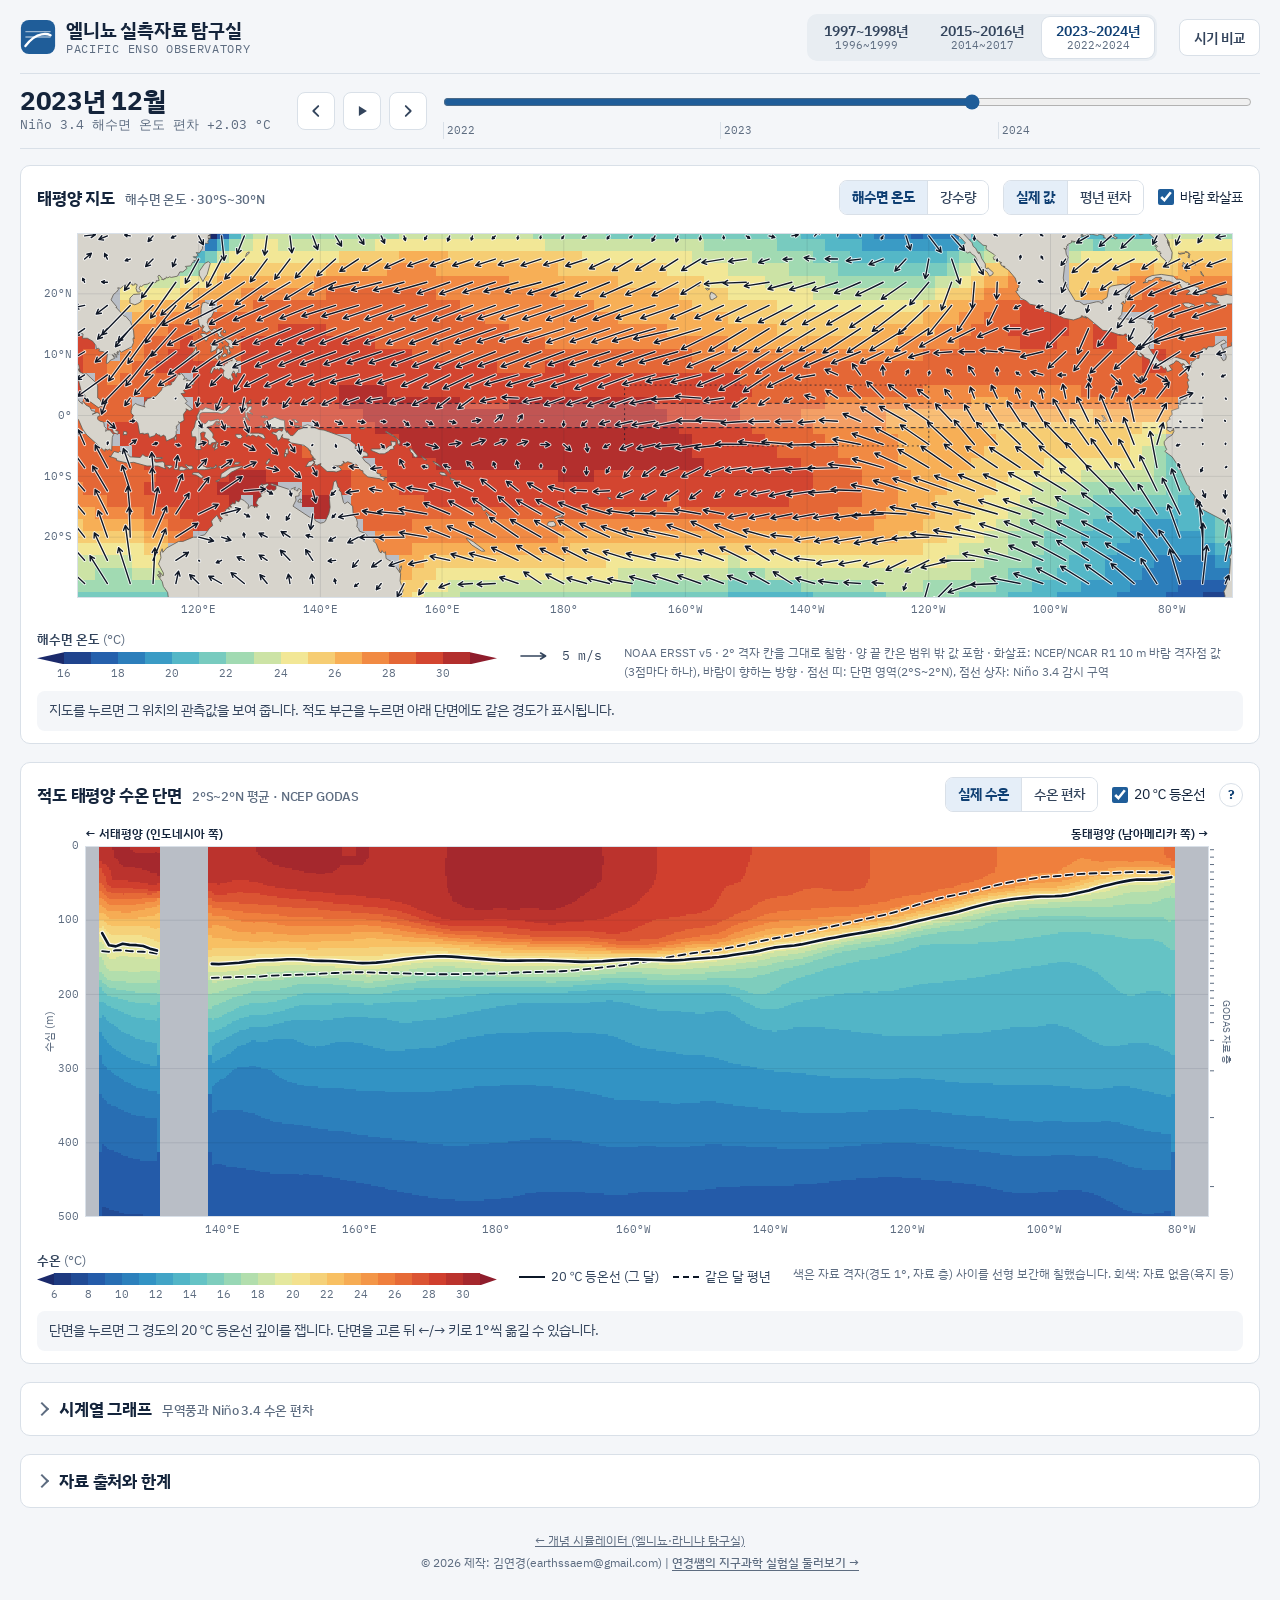
==== observatory/index.html @ 39c4f55b "엘니뇨 실측자료 탐구실 웹앱 추가 (observatory/) - 사례 3개(1997~1998, 2015~2016, 2023~2024) 선택, 월 단위 슬라이더·이전/다음·자동 재생" ====
<!doctype html>
<html lang="ko">
<head>
<meta charset="utf-8">
<meta name="viewport" content="width=device-width, initial-scale=1, viewport-fit=cover">
<title>엘니뇨 실측자료 탐구실</title>
<meta name="description" content="1997~1998, 2015~2016, 2023~2024년 엘니뇨 때 태평양의 해수면 온도, 수심별 수온, 무역풍, 강수량을 실제 관측·재분석 자료로 탐구하는 웹앱 (Pacific ENSO Observatory)">
<link rel="icon" href="data:image/svg+xml,%3Csvg xmlns='http://www.w3.org/2000/svg' viewBox='0 0 40 40'%3E%3Crect x='1' y='1' width='38' height='38' rx='9' fill='%231f5d99'/%3E%3Cpath d='M6 14h28M6 20h28' stroke='%23fff' stroke-width='1.4' opacity='.55'/%3E%3Cpath d='M6 30C12 22 18 18 24 17s8 0 10 1' stroke='%23fff' stroke-width='2.6' fill='none' stroke-linecap='round'/%3E%3C/svg%3E">
<link rel="preconnect" href="https://fonts.googleapis.com">
<link rel="preconnect" href="https://fonts.gstatic.com" crossorigin>
<link rel="stylesheet" href="https://fonts.googleapis.com/css2?family=IBM+Plex+Mono:wght@400;500;600&family=IBM+Plex+Sans+KR:wght@400;500;600;700&display=swap">
<link rel="stylesheet" href="css/obs.css">
</head>
<body>
<div class="app" id="app">
  <header class="top">
    <a class="brand" id="homeLink" href="./" title="처음 화면으로" aria-label="엘니뇨 실측자료 탐구실 — 처음 화면으로">
      <svg class="brand-mark" viewBox="0 0 40 40" aria-hidden="true">
        <rect x="1" y="1" width="38" height="38" rx="9" style="fill:var(--accent)"/>
        <path d="M6 14h28M6 20h28" stroke="#fff" stroke-width="1.4" opacity=".55"/>
        <path d="M6 30C12 22 18 18 24 17s8 0 10 1" stroke="#fff" stroke-width="2.6" fill="none" stroke-linecap="round"/>
      </svg>
      <span class="brand-text">
        <span class="brand-ko">엘니뇨 실측자료 탐구실</span>
        <span class="brand-en">Pacific ENSO Observatory</span>
      </span>
    </a>

    <div class="cases" role="radiogroup" aria-label="엘니뇨 사례" id="caseGroup"></div>

    <button type="button" class="btn btn-compare" id="compareBtn" aria-pressed="false">시기 비교</button>
  </header>

  <!-- 시간 조작 (기본 화면) -->
  <section class="timebar" id="timebar" aria-label="관측 시기">
    <div class="now">
      <div class="now-month" id="nowMonth" aria-live="polite">—</div>
      <div class="now-sub" id="nowSub"></div>
    </div>
    <div class="time-ctrl">
      <button type="button" class="btn icon" id="prevBtn" aria-label="이전 달" title="이전 달">
        <svg viewBox="0 0 20 20" aria-hidden="true"><path d="M12.5 4.5 7 10l5.5 5.5" fill="none" stroke="currentColor" stroke-width="2" stroke-linecap="round" stroke-linejoin="round"/></svg>
      </button>
      <button type="button" class="btn icon play" id="playBtn" aria-label="자동 재생" title="자동 재생">
        <svg class="i-play" viewBox="0 0 20 20" aria-hidden="true"><path d="M6.5 4.5v11l9-5.5z" fill="currentColor"/></svg>
        <svg class="i-pause" viewBox="0 0 20 20" aria-hidden="true"><path d="M6 4.5h3v11H6zM11 4.5h3v11h-3z" fill="currentColor"/></svg>
      </button>
      <button type="button" class="btn icon" id="nextBtn" aria-label="다음 달" title="다음 달">
        <svg viewBox="0 0 20 20" aria-hidden="true"><path d="M7.5 4.5 13 10l-5.5 5.5" fill="none" stroke="currentColor" stroke-width="2" stroke-linecap="round" stroke-linejoin="round"/></svg>
      </button>
      <div class="slider-wrap">
        <input type="range" id="timeSlider" min="0" max="0" value="0" aria-label="관측 연월">
        <div class="slider-years" id="sliderYears" aria-hidden="true"></div>
      </div>
    </div>
  </section>

  <!-- 시기 비교 선택 -->
  <section class="comparebar" id="comparebar" hidden aria-label="비교할 두 시기">
    <div class="pick"><span class="pick-tag">A</span><label class="sr" for="pickA">시점 A</label><select id="pickA"></select></div>
    <div class="pick"><span class="pick-tag">B</span><label class="sr" for="pickB">시점 B</label><select id="pickB"></select></div>
    <p class="pick-note">두 시점은 같은 변수·같은 색 범위·같은 수심 축으로 그립니다.</p>
  </section>

  <main id="main">
    <!-- 지도 -->
    <section class="panel" aria-labelledby="mapTitle">
      <div class="panel-head">
        <h2 id="mapTitle">태평양 지도 <span class="h-sub" id="mapSub"></span></h2>
        <div class="tools">
          <div class="seg" role="radiogroup" aria-label="지도 자료">
            <button type="button" role="radio" data-layer="sst" aria-checked="true">해수면 온도</button>
            <button type="button" role="radio" data-layer="precip" aria-checked="false">강수량</button>
          </div>
          <div class="seg" role="radiogroup" aria-label="지도 표시 방식">
            <button type="button" role="radio" data-mapmode="value" aria-checked="true">실제 값</button>
            <button type="button" role="radio" data-mapmode="anom" aria-checked="false">평년 편차</button>
          </div>
          <label class="check"><input type="checkbox" id="arrowChk" checked> 바람 화살표</label>
        </div>
      </div>
      <div class="views" id="mapViews"></div>
      <div class="legend-row">
        <div class="legend" id="mapLegend" role="img"></div>
        <div class="arrow-legend" id="arrowLegend" role="img"></div>
        <p class="legend-note" id="mapNote"></p>
      </div>
      <div class="readout" id="mapReadout" aria-live="polite">지도를 누르면 그 위치의 관측값을 보여 줍니다. 적도 부근을 누르면 아래 단면에도 같은 경도가 표시됩니다.</div>
    </section>

    <!-- 수온 단면 -->
    <section class="panel" aria-labelledby="secTitle">
      <div class="panel-head">
        <h2 id="secTitle">적도 태평양 수온 단면 <span class="h-sub">2°S~2°N 평균 · NCEP GODAS</span></h2>
        <div class="tools">
          <div class="seg" role="radiogroup" aria-label="단면 표시 방식">
            <button type="button" role="radio" data-secmode="value" aria-checked="true">실제 수온</button>
            <button type="button" role="radio" data-secmode="anom" aria-checked="false">수온 편차</button>
          </div>
          <label class="check"><input type="checkbox" id="isoChk" checked> 20 ℃ 등온선</label>
          <details class="help">
            <summary aria-label="20 ℃ 등온선 도움말">?</summary>
            <div class="help-body">
              <p><b>20 ℃ 등온선</b>은 적도 태평양에서 <b>수온약층 깊이를 나타내는 대표 지표</b>로 많이 씁니다.
                수온약층은 깊이에 따라 수온이 급하게 낮아지는 층 전체를 말하므로, 20 ℃ 등온선과 똑같은 것은 아닙니다.</p>
              <p>실선은 그 달, 점선은 같은 달의 1991~2020년 평년 수온으로 계산한 20 ℃ 등온선입니다.
                위아래 두 자료 층 사이를 선형 보간해 깊이를 구합니다.</p>
              <p>이 단면은 적도 부근(2°S~2°N)을 평균한 것으로, 페루 연안의 수직 단면이 아닙니다.</p>
            </div>
          </details>
        </div>
      </div>
      <div class="views" id="secViews"></div>
      <div class="legend-row">
        <div class="legend" id="secLegend" role="img"></div>
        <div class="iso-legend" id="isoLegend">
          <span><i class="iso-solid"></i>20 ℃ 등온선 (그 달)</span>
          <span><i class="iso-dash"></i>같은 달 평년</span>
        </div>
        <p class="legend-note">색은 자료 격자(경도 1°, 자료 층) 사이를 선형 보간해 칠했습니다. 회색: 자료 없음(육지 등)</p>
      </div>
      <div class="readout" id="secReadout" aria-live="polite">단면을 누르면 그 경도의 20 ℃ 등온선 깊이를 잽니다. 단면을 고른 뒤 ←/→ 키로 1°씩 옮길 수 있습니다.</div>
    </section>

    <!-- 시계열 -->
    <details class="panel fold" id="seriesFold">
      <summary><h2>시계열 그래프 <span class="h-sub">무역풍과 Niño 3.4 수온 편차</span></h2></summary>
      <div class="fold-body">
        <div class="tools tools-left">
          <label class="sel">무역풍 해역
            <select id="regionSel"></select>
          </label>
          <div class="seg" role="radiogroup" aria-label="바람 표시 방식">
            <button type="button" role="radio" data-windmode="value" aria-checked="true">실제 값</button>
            <button type="button" role="radio" data-windmode="anom" aria-checked="false">평년 편차</button>
          </div>
        </div>
        <div class="series" id="seriesBox"></div>
        <p class="fold-note">무역풍 값은 NCEP/NCAR Reanalysis 1의 10 m 동서 바람(u)을 선택한 해역 격자에서 위도 가중 평균한 값으로,
          <b>이 웹앱이 직접 계산한 지역 평균</b>입니다(공식 기관 지수가 아님). 해역의 경도 범위는 NOAA CPC 850 hPa 무역풍 지수와 같습니다.
          u는 동쪽으로 부는 바람(서풍)이 양수, 서쪽으로 부는 바람(동풍·무역풍)이 음수이며 풍속의 크기가 아닙니다. 그래프를 누르면 그 달로 이동합니다.</p>
      </div>
    </details>

    <!-- 자료 출처 -->
    <details class="panel fold" id="sourceFold">
      <summary><h2>자료 출처와 한계</h2></summary>
      <div class="fold-body sources" id="sources"></div>
    </details>
  </main>

  <footer>
    <a href="../">← 개념 시뮬레이터 (엘니뇨·라니냐 탐구실)</a><br>
    © 2026 제작: 김연경(earthssaem@gmail.com) | <a class="hub" href="https://earthssaem-lab.vercel.app/" target="_blank" rel="noopener">연경쌤의 지구과학 실험실 둘러보기 →</a>
  </footer>
</div>

<div class="loading" id="loading" role="status">관측 자료를 읽는 중…</div>
<noscript><p class="noscript">이 웹앱은 JavaScript가 켜져 있어야 동작합니다.</p></noscript>

<script src="../js/land.js"></script>
<script src="js/data.js"></script>
<script src="js/colors.js"></script>
<script src="js/map.js"></script>
<script src="js/section.js"></script>
<script src="js/series.js"></script>
<script src="js/app.js"></script>
</body>
</html>
---- observatory/css/obs.css ----
/* 엘니뇨 실측자료 탐구실 — 밝고 단순한 관측 대시보드
   색 토큰은 :root 에 두고, 운영 체제가 어두운 테마면 아래 media 블록에서 바꾼다.
   자료 색(컬러맵)은 js/colors.js 에 있으며 테마와 관계없이 같다. */
:root {
  --bg: #f4f6f9;
  --surface: #ffffff;
  --ink: #14243b;
  --ink-2: #33445c;
  --muted: #5d6c80;
  --line: #d9e0e8;
  --line-soft: #e8edf2;
  --accent: #1f5d99;
  --accent-strong: #0f3f73;
  --accent-soft: #e5eef8;
  --on-accent: #ffffff;
  --land: #d7d4cc;
  --coast: #5f5a52;
  --nodata: #b9bec6;
  --arrow: #101826;
  --iso: #0b1626;
  --nino-line: #c0392b;
  --wind-line: #1f5d99;
  --font-ui: 'IBM Plex Sans KR', 'Apple SD Gothic Neo', 'Malgun Gothic', system-ui, sans-serif;
  --font-num: 'IBM Plex Mono', ui-monospace, 'SFMono-Regular', Menlo, monospace;
  --radius: 10px;
  color-scheme: light;
}
@media (prefers-color-scheme: dark) {
  :root {
    --bg: #0f151d;
    --surface: #161e29;
    --ink: #e6ecf3;
    --ink-2: #c4cfdc;
    --muted: #93a2b5;
    --line: #2b3746;
    --line-soft: #222c39;
    --accent: #6ea6dd;
    --accent-strong: #9cc4ec;
    --accent-soft: #1d2b3c;
    --on-accent: #0c1420;
    --land: #4a4740;
    --coast: #d8d2c4;
    --nodata: #59606b;
    --nino-line: #ef7b6c;
    --wind-line: #79b1e6;
    color-scheme: dark;
  }
}

* { box-sizing: border-box; }
html { -webkit-text-size-adjust: 100%; }
body {
  margin: 0; background: var(--bg); color: var(--ink);
  font: 15px/1.55 var(--font-ui); word-break: keep-all; overflow-wrap: anywhere;
}
a { color: var(--accent); }
button, input, select { font: inherit; color: inherit; }
.sr { position: absolute; width: 1px; height: 1px; overflow: hidden; clip: rect(0 0 0 0); white-space: nowrap; }
[hidden] { display: none !important; }

.app { max-width: 1560px; margin: 0 auto; padding: 0 20px 28px; }

/* ---------- 머리 ---------- */
.top {
  display: flex; align-items: center; gap: 14px 22px; flex-wrap: wrap;
  padding: 14px 0 12px; border-bottom: 1px solid var(--line);
}
.brand { display: flex; align-items: center; gap: 10px; color: inherit; text-decoration: none; margin-right: auto; border-radius: 8px; }
.brand:focus-visible { outline: 2px solid var(--accent); outline-offset: 4px; }
.brand-mark { width: 36px; height: 36px; flex: none; }
.brand-text { display: flex; flex-direction: column; line-height: 1.2; }
.brand-ko { font-size: 19px; font-weight: 700; letter-spacing: -0.01em; }
.brand-en { font-size: 11.5px; color: var(--muted); letter-spacing: .06em; text-transform: uppercase; font-family: var(--font-num); }

.cases { display: flex; gap: 4px; padding: 3px; background: var(--line-soft); border-radius: 10px; }
.cases button {
  display: flex; flex-direction: column; align-items: center; line-height: 1.15;
  border: 0; background: transparent; padding: 6px 14px; border-radius: 8px; cursor: pointer; color: var(--ink-2);
}
.cases .c-name { font-weight: 600; font-size: 14px; }
.cases .c-sub { font-size: 11px; color: var(--muted); font-family: var(--font-num); }
.cases button[aria-checked="true"] { background: var(--surface); color: var(--ink); box-shadow: 0 0 0 1px var(--line); }
.cases button[aria-checked="true"] .c-name { color: var(--accent-strong); }

.btn {
  border: 1px solid var(--line); background: var(--surface); border-radius: 8px; padding: 7px 14px;
  cursor: pointer; font-weight: 600; font-size: 14px; color: var(--ink-2);
}
.btn:hover { border-color: var(--accent); color: var(--accent-strong); }
.btn:disabled { opacity: .4; cursor: default; border-color: var(--line); color: var(--ink-2); }
.btn:focus-visible, .cases button:focus-visible, .seg button:focus-visible, canvas:focus-visible, select:focus-visible, summary:focus-visible, input:focus-visible {
  outline: 2px solid var(--accent); outline-offset: 2px;
}
.btn-compare[aria-pressed="true"] { background: var(--accent); border-color: var(--accent); color: var(--on-accent); }

/* ---------- 시간 ---------- */
.timebar, .comparebar {
  display: flex; align-items: center; gap: 12px 26px; flex-wrap: wrap;
  padding: 12px 0; border-bottom: 1px solid var(--line);
  position: sticky; top: 0; z-index: 5; background: var(--bg);
}
.now { min-width: 190px; }
.now-month { font-size: 26px; font-weight: 700; line-height: 1.1; font-variant-numeric: tabular-nums; letter-spacing: -0.01em; }
.now-sub { font-size: 12.5px; color: var(--muted); font-family: var(--font-num); }
.time-ctrl { flex: 1; display: flex; align-items: center; gap: 8px; min-width: 280px; }
.btn.icon { width: 38px; height: 38px; padding: 0; display: grid; place-items: center; }
.btn.icon svg { width: 18px; height: 18px; }
.btn.play .i-pause { display: none; }
.btn.play.on .i-play { display: none; }
.btn.play.on .i-pause { display: block; }
.btn.play.on { background: var(--accent); color: var(--on-accent); border-color: var(--accent); }
.slider-wrap { flex: 1; position: relative; padding: 4px 8px 16px; min-width: 160px; }
.slider-wrap input[type=range] { width: 100%; accent-color: var(--accent); margin: 0; height: 24px; }
.slider-years { position: absolute; left: 8px; right: 8px; bottom: 0; height: 14px; }
.slider-years span {
  position: absolute; transform: translateX(-50%); font-size: 11px; color: var(--muted); font-family: var(--font-num);
  border-left: 1px solid var(--line); padding-left: 3px; transform: none;
}

.comparebar .pick { display: flex; align-items: center; gap: 8px; }
.pick-tag {
  display: inline-grid; place-items: center; width: 26px; height: 26px; border-radius: 6px;
  background: var(--accent); color: var(--on-accent); font-weight: 700; font-size: 13px;
}
.comparebar select, .sel select {
  padding: 6px 10px; border: 1px solid var(--line); border-radius: 8px; background: var(--surface); font-weight: 600;
}
.pick-note { margin: 0; color: var(--muted); font-size: 13px; }

/* ---------- 패널 ---------- */
main { display: flex; flex-direction: column; gap: 18px; padding-top: 16px; }
.panel { background: var(--surface); border: 1px solid var(--line); border-radius: var(--radius); padding: 14px 16px 12px; min-width: 0; }
.panel-head { display: flex; align-items: center; justify-content: space-between; flex-wrap: wrap; gap: 8px 16px; margin-bottom: 10px; }
.panel h2 { margin: 0; font-size: 16.5px; font-weight: 700; letter-spacing: -0.01em; }
.h-sub { font-weight: 500; font-size: 13px; color: var(--muted); margin-left: 6px; }
.tools { display: flex; align-items: center; gap: 10px 14px; flex-wrap: wrap; }
.tools-left { justify-content: flex-start; margin-bottom: 8px; }

.seg { display: inline-flex; border: 1px solid var(--line); border-radius: 8px; overflow: hidden; }
.seg button { border: 0; background: var(--surface); padding: 6px 12px; cursor: pointer; font-size: 13.5px; font-weight: 500; color: var(--ink-2); }
.seg button + button { border-left: 1px solid var(--line); }
.seg button[aria-checked="true"] { background: var(--accent-soft); color: var(--accent-strong); font-weight: 700; }
.check { display: inline-flex; align-items: center; gap: 6px; font-size: 13.5px; cursor: pointer; user-select: none; }
.check input { width: 16px; height: 16px; accent-color: var(--accent); margin: 0; }
.sel { display: inline-flex; align-items: center; gap: 8px; font-size: 13.5px; }

.help { position: relative; }
.help summary {
  list-style: none; width: 24px; height: 24px; border-radius: 50%; display: grid; place-items: center; cursor: pointer;
  border: 1px solid var(--line); font-weight: 700; font-size: 13px; color: var(--accent-strong); background: var(--surface);
}
.help summary::-webkit-details-marker { display: none; }
.help[open] summary { background: var(--accent); color: var(--on-accent); border-color: var(--accent); }
.help-body {
  position: absolute; right: 0; top: 32px; z-index: 6; width: min(380px, 80vw);
  background: var(--surface); border: 1px solid var(--line); border-radius: 10px; padding: 4px 14px;
  box-shadow: 0 8px 24px rgba(10, 20, 40, .12); font-size: 13.5px; color: var(--ink-2);
}

.views { display: grid; gap: 14px; }
.views.two { grid-template-columns: 1fr 1fr; }
#mapViews.two { grid-template-columns: 1fr; }          /* 지도는 가로로 길어 비교 때도 위아래로 크게 */
@media (min-width: 1800px) { #mapViews.two { grid-template-columns: 1fr 1fr; } }
.view { min-width: 0; }
.view-tag { font-size: 13.5px; font-weight: 600; margin-bottom: 4px; color: var(--ink-2); }
.view-tag b {
  display: inline-grid; place-items: center; width: 22px; height: 22px; border-radius: 5px; margin-right: 4px;
  background: var(--accent); color: var(--on-accent); font-size: 12px;
}
.cv { width: 100%; min-width: 0; }
.cv canvas { display: block; cursor: crosshair; border-radius: 4px; touch-action: manipulation; }

.legend-row { display: flex; align-items: flex-start; gap: 8px 22px; flex-wrap: wrap; margin-top: 8px; }
.legend { width: min(460px, 100%); }
.lg-title { font-size: 12.5px; font-weight: 600; color: var(--ink-2); margin-bottom: 3px; }
.lg-title span { font-weight: 400; color: var(--muted); }
.lg-bar { display: flex; height: 12px; border-radius: 2px; overflow: hidden; }
.lg-bar i { flex: 1; }
.lg-bar i.lo { clip-path: polygon(100% 0, 100% 100%, 0 50%); }
.lg-bar i.hi { clip-path: polygon(0 0, 100% 50%, 0 100%); }
.lg-ticks { position: relative; height: 16px; font-size: 11px; color: var(--muted); font-family: var(--font-num); }
.lg-ticks span { position: absolute; transform: translateX(-50%); top: 1px; white-space: nowrap; }
.arrow-legend { display: flex; align-items: center; gap: 6px; font-size: 12.5px; color: var(--ink-2); padding-top: 16px; font-family: var(--font-num); }
.iso-legend { display: flex; gap: 14px; font-size: 12.5px; color: var(--ink-2); padding-top: 16px; flex-wrap: wrap; }
.iso-legend span { display: inline-flex; align-items: center; gap: 6px; }
.iso-legend i { display: inline-block; width: 26px; height: 0; border-top: 2.6px solid var(--iso); }
.iso-legend i.iso-dash { border-top: 2px dashed var(--iso); }
@media (prefers-color-scheme: dark) { .iso-legend i { border-color: #e6ecf3; } }
.legend-note { flex: 1 1 260px; margin: 0; font-size: 12px; color: var(--muted); padding-top: 14px; }

.readout {
  margin-top: 10px; padding: 9px 12px; background: var(--bg); border-radius: 8px; font-size: 13.5px; color: var(--ink-2);
  min-height: 40px;
}
.ro-head { font-weight: 700; color: var(--ink); font-family: var(--font-num); font-size: 13.5px; }
.ro-row { margin-top: 2px; }
.ro-tag { display: inline-block; min-width: 22px; padding: 0 5px; margin-right: 6px; border-radius: 5px; background: var(--accent); color: var(--on-accent); font-weight: 700; font-size: 12px; text-align: center; }
.ro-month { font-weight: 600; margin-right: 6px; color: var(--ink); }
.readout b { color: var(--ink); font-variant-numeric: tabular-nums; }
.readout .rk { color: var(--muted); font-size: 12.5px; }
.readout .grid { color: var(--muted); font-size: 12px; }
.readout .na { color: var(--muted); font-style: italic; }
.readout .sep { color: var(--line); }

/* ---------- 접이식 ---------- */
.fold { padding: 0; }
.fold > summary { list-style: none; cursor: pointer; padding: 13px 16px; display: flex; align-items: center; gap: 10px; border-radius: var(--radius); }
.fold > summary::-webkit-details-marker { display: none; }
.fold > summary::before {
  content: ''; width: 8px; height: 8px; border-right: 2px solid var(--muted); border-bottom: 2px solid var(--muted);
  transform: rotate(-45deg); transition: transform .15s; flex: none; margin-right: 2px;
}
.fold[open] > summary::before { transform: rotate(45deg); }
.fold-body { padding: 0 16px 14px; }
.fold-note { font-size: 12.5px; color: var(--muted); margin: 6px 0 0; }

.series { width: 100%; overflow: hidden; }
.series-svg { display: block; max-width: 100%; height: auto; }
.sr-bg { fill: var(--bg); }
.sr-grid { stroke: var(--line); stroke-width: 1; }
.sr-zero { stroke: var(--muted); stroke-width: 1; }
.sr-thresh { stroke: var(--nino-line); stroke-width: .8; stroke-dasharray: 2 3; opacity: .55; }
.sr-year { stroke: var(--line); stroke-width: 1; }
.sr-line { fill: none; stroke-width: 2; stroke-linejoin: round; }
.sr-clim { fill: none; stroke: var(--muted); stroke-width: 1.4; stroke-dasharray: 4 3; }
.sr-now { stroke: var(--ink); stroke-width: 1.6; }
.sr-tick { font: 11px var(--font-num); fill: var(--muted); }
.sr-title { font: 600 12.5px var(--font-ui); fill: var(--ink-2); }
.sr-note { font: 11.5px var(--font-ui); fill: var(--muted); }
.sr-hit { fill: transparent; cursor: pointer; }

.sources { font-size: 13.5px; color: var(--ink-2); }
.sources h3 { font-size: 14.5px; margin: 16px 0 4px; color: var(--ink); }
.sources ul { margin: 0; padding-left: 20px; }
.sources li { margin: 3px 0; }
.src-lead { margin-top: 0; }
.src-foot { color: var(--muted); font-size: 12.5px; }
.table-wrap { overflow-x: auto; }
.sources table { border-collapse: collapse; width: 100%; min-width: 640px; font-size: 13px; }
.sources th, .sources td { text-align: left; vertical-align: top; padding: 7px 8px; border-bottom: 1px solid var(--line); }
.sources th { color: var(--muted); font-weight: 600; font-size: 12.5px; }
code { font-family: var(--font-num); font-size: .92em; background: var(--bg); padding: 1px 4px; border-radius: 4px; }

footer { padding: 22px 0 0; font-size: 12px; color: var(--muted); text-align: center; line-height: 1.9; }
footer a { color: inherit; }
footer .hub { font-weight: 500; white-space: nowrap; text-decoration: underline; text-underline-offset: 3px; }

.loading {
  position: fixed; left: 50%; bottom: 24px; transform: translateX(-50%); z-index: 20;
  background: var(--ink); color: var(--bg); padding: 10px 16px; border-radius: 8px; font-size: 14px; max-width: calc(100% - 32px);
}
.loading.err { background: #9b2c22; color: #fff; }
.noscript { text-align: center; padding: 20px; }

/* ---------- 좁은 화면 ---------- */
@media (max-width: 1100px) {
  .views.two { grid-template-columns: 1fr; }
}
@media (max-width: 760px) {
  .app { padding: 0 12px 24px; }
  .brand-ko { font-size: 17px; }
  .top { gap: 10px; }
  .cases { width: 100%; }
  .cases button { flex: 1; padding: 6px 4px; }
  .btn-compare { position: absolute; right: 12px; top: 14px; }
  .top { position: relative; }
  .now-month { font-size: 22px; }
  .panel { padding: 12px 10px 10px; }
  .panel-head { align-items: flex-start; }
  .timebar { gap: 8px; }
  .time-ctrl { min-width: 0; flex: 1 1 100%; }
}
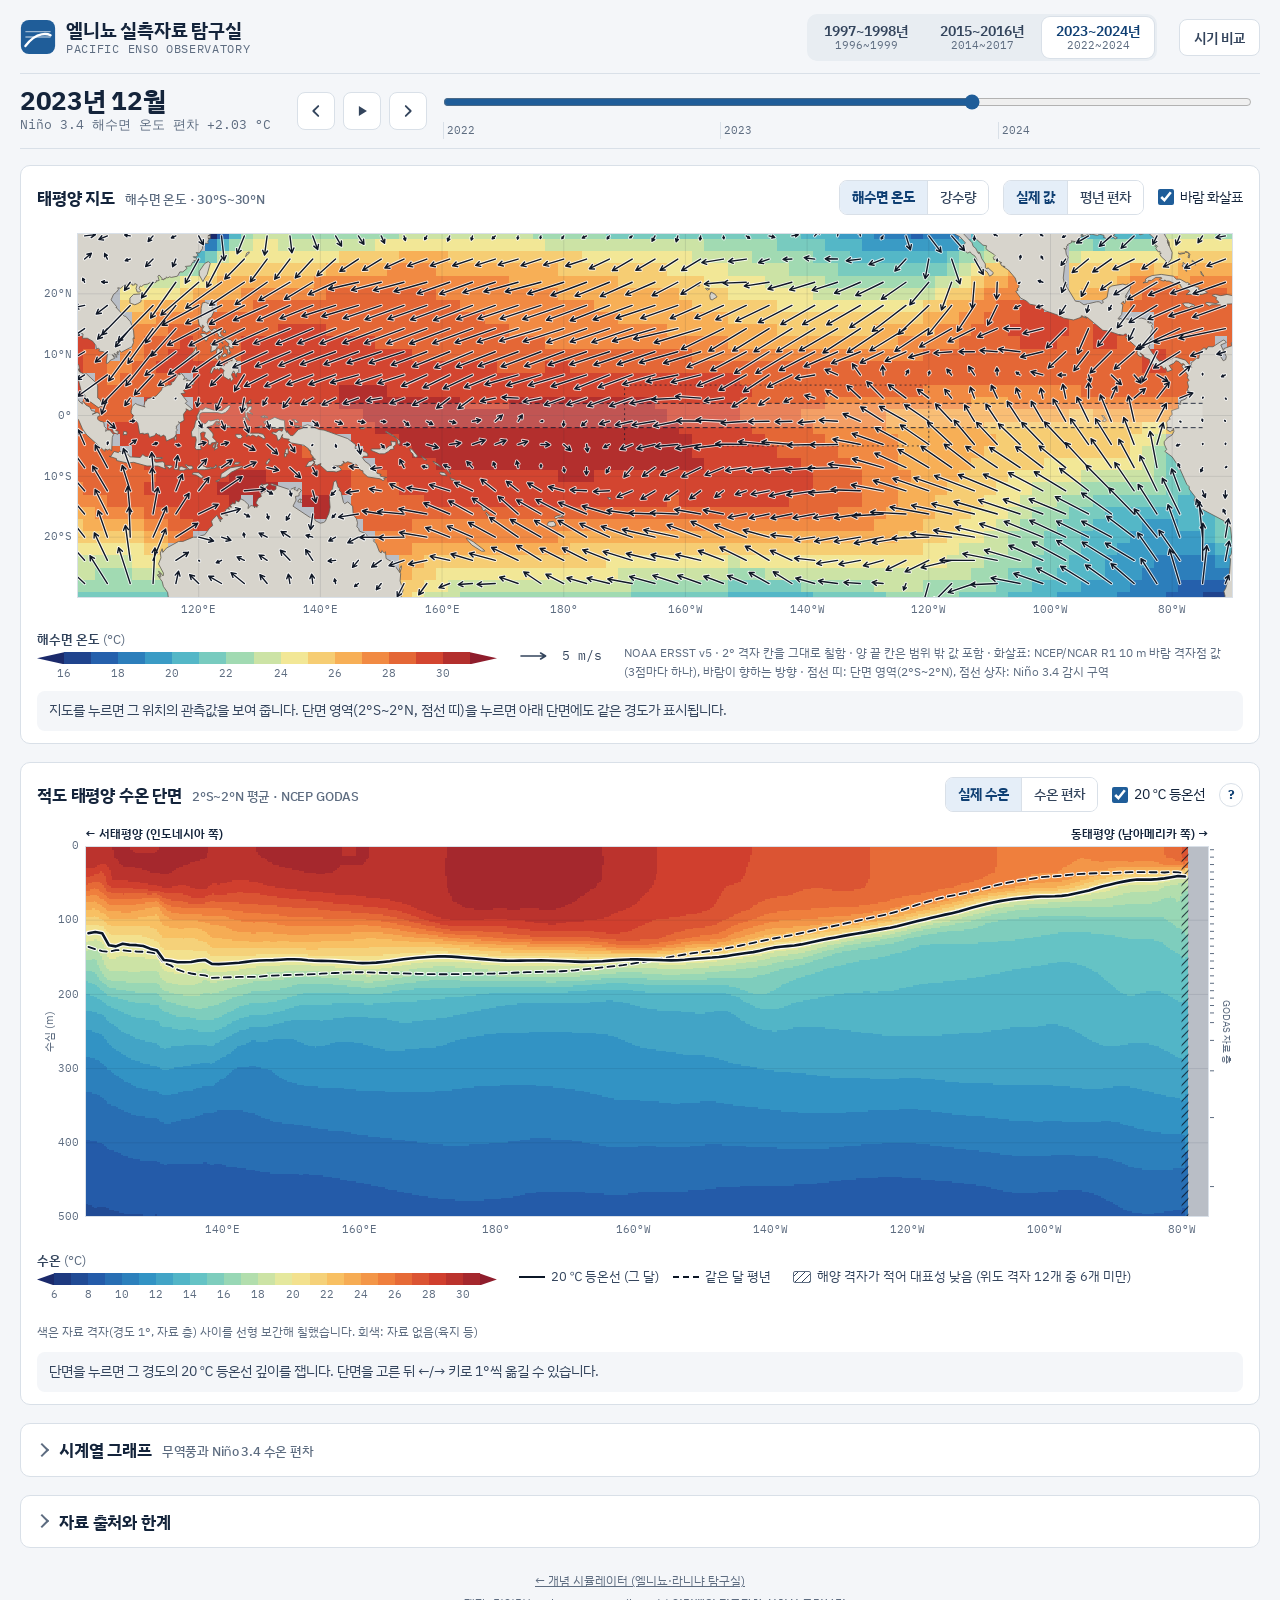
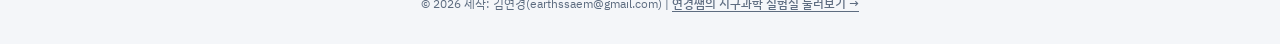
==== commit ea49d919: "수온 단면: 2°S~2°N 위도 평균을 유효한 해양 격자만으로 계산해 뉴기니 북쪽 결측 해소 - GODAS 위도 평균: 그 달·그 수심에서 값이 있는 해양 격자만 위도 가중 평균(" ====
--- a/observatory/index.html
+++ b/observatory/index.html
@@ -85,7 +85,7 @@
         <div class="arrow-legend" id="arrowLegend" role="img"></div>
         <p class="legend-note" id="mapNote"></p>
       </div>
-      <div class="readout" id="mapReadout" aria-live="polite">지도를 누르면 그 위치의 관측값을 보여 줍니다. 적도 부근을 누르면 아래 단면에도 같은 경도가 표시됩니다.</div>
+      <div class="readout" id="mapReadout" aria-live="polite">지도를 누르면 그 위치의 관측값을 보여 줍니다. 단면 영역(2°S~2°N, 점선 띠)을 누르면 아래 단면에도 같은 경도가 표시됩니다.</div>
     </section>
 
     <!-- 수온 단면 -->
@@ -117,6 +117,7 @@
           <span><i class="iso-solid"></i>20 ℃ 등온선 (그 달)</span>
           <span><i class="iso-dash"></i>같은 달 평년</span>
         </div>
+        <div class="iso-legend" id="hatchLegend"><span><i class="hatch-key"></i>해양 격자가 적어 대표성 낮음 (위도 격자 12개 중 6개 미만)</span></div>
         <p class="legend-note">색은 자료 격자(경도 1°, 자료 층) 사이를 선형 보간해 칠했습니다. 회색: 자료 없음(육지 등)</p>
       </div>
       <div class="readout" id="secReadout" aria-live="polite">단면을 누르면 그 경도의 20 ℃ 등온선 깊이를 잽니다. 단면을 고른 뒤 ←/→ 키로 1°씩 옮길 수 있습니다.</div>
--- a/observatory/css/obs.css
+++ b/observatory/css/obs.css
@@ -185,7 +185,12 @@
 .iso-legend span { display: inline-flex; align-items: center; gap: 6px; }
 .iso-legend i { display: inline-block; width: 26px; height: 0; border-top: 2.6px solid var(--iso); }
 .iso-legend i.iso-dash { border-top: 2px dashed var(--iso); }
-@media (prefers-color-scheme: dark) { .iso-legend i { border-color: #e6ecf3; } }
+.iso-legend i.hatch-key {
+  width: 18px; height: 12px; border: 1px solid var(--muted); border-radius: 2px;
+  background: repeating-linear-gradient(-45deg, var(--ink-2) 0 1.2px, transparent 1.2px 5px);
+}
+.readout b.low { color: #b3541e; font-weight: 600; }
+@media (prefers-color-scheme: dark) { .iso-legend i { border-color: #e6ecf3; } .iso-legend i.hatch-key { border-color: var(--muted); } .readout b.low { color: #f0a36b; } }
 .legend-note { flex: 1 1 260px; margin: 0; font-size: 12px; color: var(--muted); padding-top: 14px; }
 
 .readout {
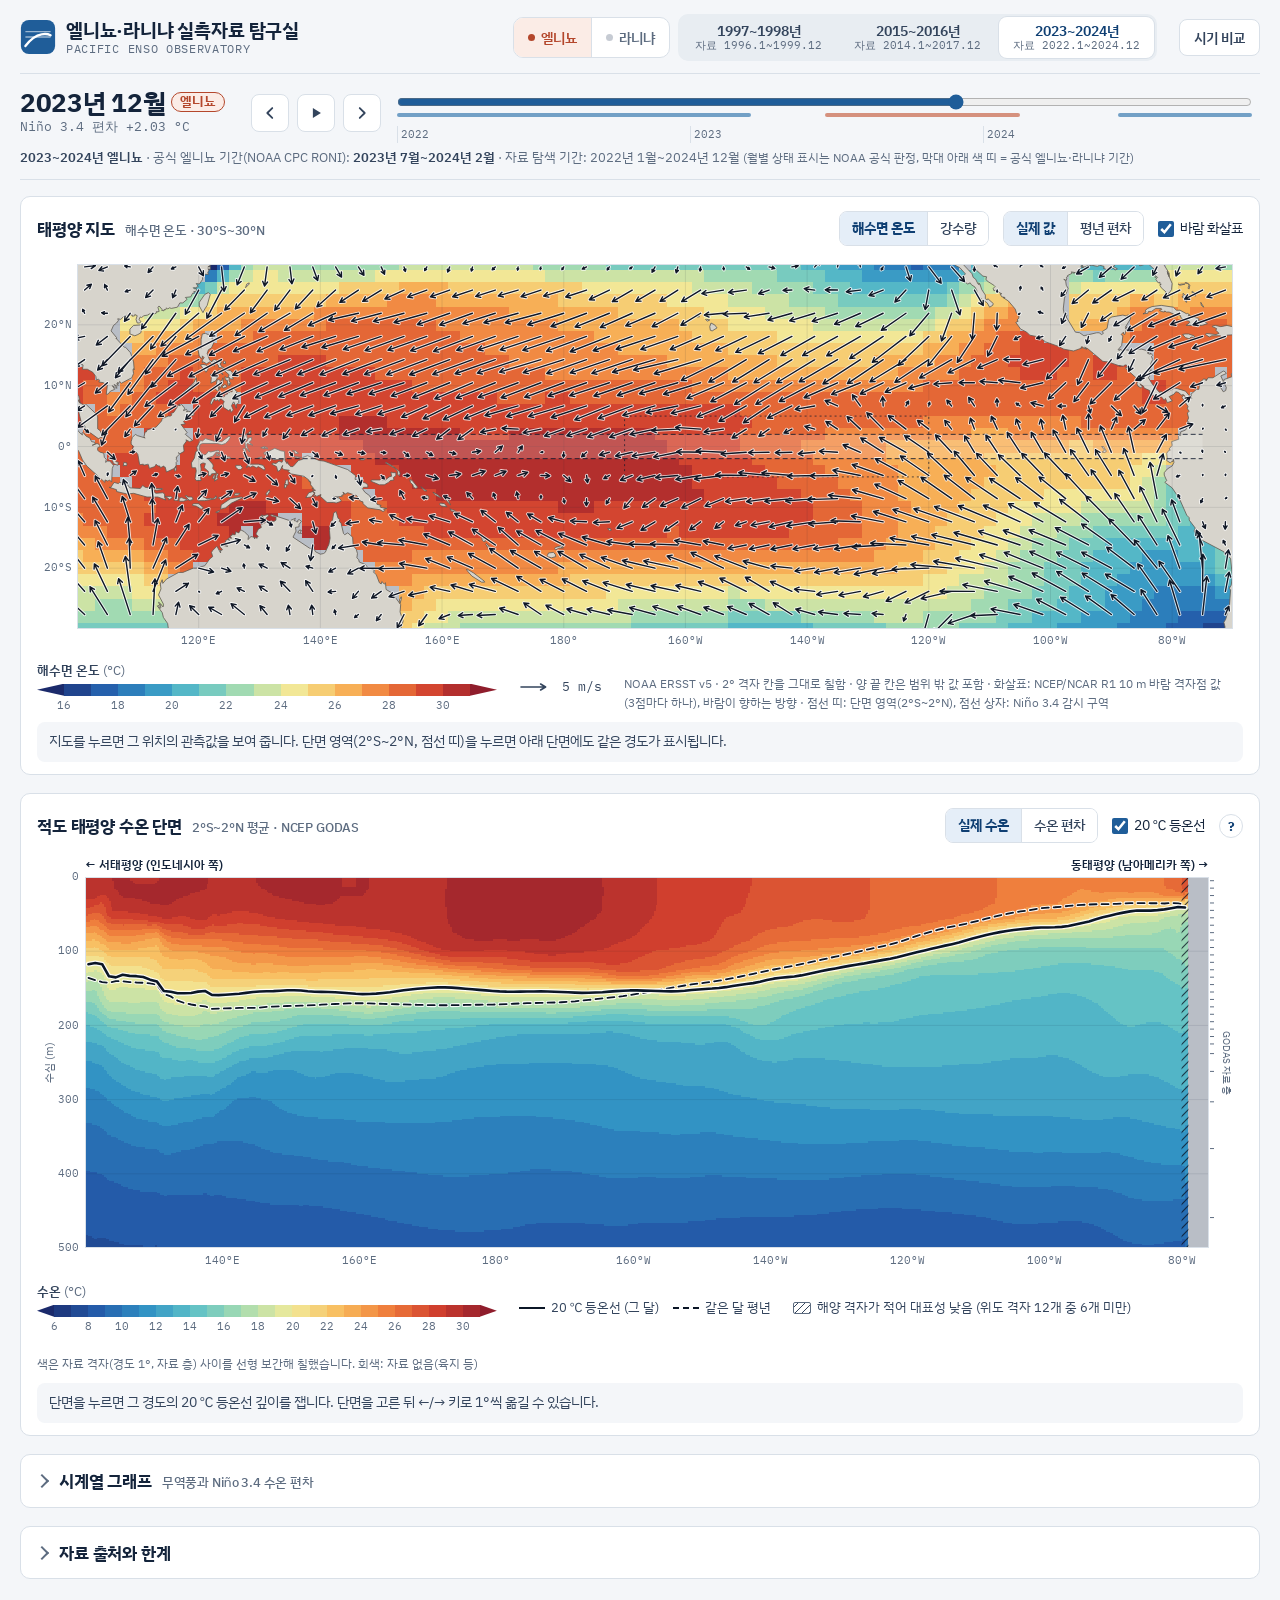
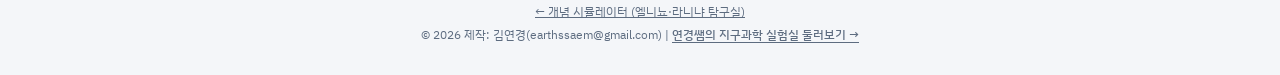
==== commit 9baf74b3: "엘니뇨·라니냐 실측자료 탐구실: 라니냐 사례 추가와 NOAA 공식 ENSO 판정 표시 - 이름 변경: 엘니뇨·라니냐 실측자료 탐구실 (영문 Pacific ENSO Observato" ====
--- a/observatory/index.html
+++ b/observatory/index.html
@@ -3,8 +3,8 @@
 <head>
 <meta charset="utf-8">
 <meta name="viewport" content="width=device-width, initial-scale=1, viewport-fit=cover">
-<title>엘니뇨 실측자료 탐구실</title>
-<meta name="description" content="1997~1998, 2015~2016, 2023~2024년 엘니뇨 때 태평양의 해수면 온도, 수심별 수온, 무역풍, 강수량을 실제 관측·재분석 자료로 탐구하는 웹앱 (Pacific ENSO Observatory)">
+<title>엘니뇨·라니냐 실측자료 탐구실</title>
+<meta name="description" content="1997~1998, 2015~2016, 2023~2024년 엘니뇨와 1998~1999, 2020~2022년 라니냐 때 태평양의 해수면 온도, 수심별 수온, 무역풍, 강수량을 실제 관측·재분석 자료로 탐구하는 웹앱 (Pacific ENSO Observatory)">
 <link rel="icon" href="data:image/svg+xml,%3Csvg xmlns='http://www.w3.org/2000/svg' viewBox='0 0 40 40'%3E%3Crect x='1' y='1' width='38' height='38' rx='9' fill='%231f5d99'/%3E%3Cpath d='M6 14h28M6 20h28' stroke='%23fff' stroke-width='1.4' opacity='.55'/%3E%3Cpath d='M6 30C12 22 18 18 24 17s8 0 10 1' stroke='%23fff' stroke-width='2.6' fill='none' stroke-linecap='round'/%3E%3C/svg%3E">
 <link rel="preconnect" href="https://fonts.googleapis.com">
 <link rel="preconnect" href="https://fonts.gstatic.com" crossorigin>
@@ -14,19 +14,25 @@
 <body>
 <div class="app" id="app">
   <header class="top">
-    <a class="brand" id="homeLink" href="./" title="처음 화면으로" aria-label="엘니뇨 실측자료 탐구실 — 처음 화면으로">
+    <a class="brand" id="homeLink" href="./" title="처음 화면으로" aria-label="엘니뇨·라니냐 실측자료 탐구실 — 처음 화면으로">
       <svg class="brand-mark" viewBox="0 0 40 40" aria-hidden="true">
         <rect x="1" y="1" width="38" height="38" rx="9" style="fill:var(--accent)"/>
         <path d="M6 14h28M6 20h28" stroke="#fff" stroke-width="1.4" opacity=".55"/>
         <path d="M6 30C12 22 18 18 24 17s8 0 10 1" stroke="#fff" stroke-width="2.6" fill="none" stroke-linecap="round"/>
       </svg>
       <span class="brand-text">
-        <span class="brand-ko">엘니뇨 실측자료 탐구실</span>
+        <span class="brand-ko">엘니뇨·라니냐 실측자료 탐구실</span>
         <span class="brand-en">Pacific ENSO Observatory</span>
       </span>
     </a>
 
-    <div class="cases" role="radiogroup" aria-label="엘니뇨 사례" id="caseGroup"></div>
+    <div class="picker">
+      <div class="phase-seg" role="radiogroup" aria-label="현상" id="phaseGroup">
+        <button type="button" role="radio" data-phase="nino" aria-checked="true">엘니뇨</button>
+        <button type="button" role="radio" data-phase="nina" aria-checked="false" tabindex="-1">라니냐</button>
+      </div>
+      <div class="cases" role="radiogroup" aria-label="관측 사례" id="caseGroup"></div>
+    </div>
 
     <button type="button" class="btn btn-compare" id="compareBtn" aria-pressed="false">시기 비교</button>
   </header>
@@ -34,7 +40,7 @@
   <!-- 시간 조작 (기본 화면) -->
   <section class="timebar" id="timebar" aria-label="관측 시기">
     <div class="now">
-      <div class="now-month" id="nowMonth" aria-live="polite">—</div>
+      <div class="now-month"><span id="nowMonth" aria-live="polite">—</span> <span class="now-state" id="nowState" title="NOAA CPC 공식 판정(RONI)"></span></div>
       <div class="now-sub" id="nowSub"></div>
     </div>
     <div class="time-ctrl">
@@ -50,9 +56,11 @@
       </button>
       <div class="slider-wrap">
         <input type="range" id="timeSlider" min="0" max="0" value="0" aria-label="관측 연월">
+        <div class="slider-band" id="sliderBand" aria-hidden="true"></div>
         <div class="slider-years" id="sliderYears" aria-hidden="true"></div>
       </div>
     </div>
+    <p class="case-note" id="caseNote"></p>
   </section>
 
   <!-- 시기 비교 선택 -->
@@ -136,6 +144,7 @@
             <button type="button" role="radio" data-windmode="anom" aria-checked="false">평년 편차</button>
           </div>
         </div>
+        <p class="series-key"><span><i class="k-ep k-nino"></i>NOAA 공식 엘니뇨 기간</span><span><i class="k-ep k-nina"></i>NOAA 공식 라니냐 기간</span><span>(RONI 판정, 음영 없는 달은 중립)</span><span class="k-mark">비교 중이면 점선 = 시점 A</span></p>
         <div class="series" id="seriesBox"></div>
         <p class="fold-note">무역풍 값은 NCEP/NCAR Reanalysis 1의 10 m 동서 바람(u)을 선택한 해역 격자에서 위도 가중 평균한 값으로,
           <b>이 웹앱이 직접 계산한 지역 평균</b>입니다(공식 기관 지수가 아님). 해역의 경도 범위는 NOAA CPC 850 hPa 무역풍 지수와 같습니다.
--- a/observatory/css/obs.css
+++ b/observatory/css/obs.css
@@ -20,6 +20,12 @@
   --iso: #0b1626;
   --nino-line: #c0392b;
   --wind-line: #1f5d99;
+  --nino: #b4472c;
+  --nino-soft: #fbece6;
+  --nina: #1d6a9e;
+  --nina-soft: #e5f0f8;
+  --ep-nino: rgba(196, 84, 52, .62);
+  --ep-nina: rgba(36, 108, 168, .62);
   --font-ui: 'IBM Plex Sans KR', 'Apple SD Gothic Neo', 'Malgun Gothic', system-ui, sans-serif;
   --font-num: 'IBM Plex Mono', ui-monospace, 'SFMono-Regular', Menlo, monospace;
   --radius: 10px;
@@ -43,6 +49,12 @@
     --nodata: #59606b;
     --nino-line: #ef7b6c;
     --wind-line: #79b1e6;
+    --nino: #f09a7f;
+    --nino-soft: #33221d;
+    --nina: #85bde6;
+    --nina-soft: #1a2a38;
+    --ep-nino: rgba(240, 140, 110, .7);
+    --ep-nina: rgba(120, 180, 230, .7);
     color-scheme: dark;
   }
 }
@@ -72,6 +84,18 @@
 .brand-ko { font-size: 19px; font-weight: 700; letter-spacing: -0.01em; }
 .brand-en { font-size: 11.5px; color: var(--muted); letter-spacing: .06em; text-transform: uppercase; font-family: var(--font-num); }
 
+.picker { display: flex; align-items: center; gap: 8px; flex-wrap: wrap; }
+.phase-seg { display: inline-flex; border: 1px solid var(--line); border-radius: 10px; overflow: hidden; background: var(--surface); }
+.phase-seg button {
+  border: 0; background: transparent; padding: 9px 14px; cursor: pointer; font-weight: 600; font-size: 14px; color: var(--muted);
+  display: inline-flex; align-items: center; gap: 6px;
+}
+.phase-seg button + button { border-left: 1px solid var(--line); }
+.phase-seg button::before { content: ''; width: 7px; height: 7px; border-radius: 50%; background: currentColor; opacity: .35; }
+.phase-seg button[data-phase="nino"][aria-checked="true"] { color: var(--nino); background: var(--nino-soft); }
+.phase-seg button[data-phase="nina"][aria-checked="true"] { color: var(--nina); background: var(--nina-soft); }
+.phase-seg button[aria-checked="true"]::before { opacity: 1; }
+.phase-seg button:focus-visible { outline: 2px solid var(--accent); outline-offset: -2px; }
 .cases { display: flex; gap: 4px; padding: 3px; background: var(--line-soft); border-radius: 10px; }
 .cases button {
   display: flex; flex-direction: column; align-items: center; line-height: 1.15;
@@ -102,6 +126,19 @@
 .now { min-width: 190px; }
 .now-month { font-size: 26px; font-weight: 700; line-height: 1.1; font-variant-numeric: tabular-nums; letter-spacing: -0.01em; }
 .now-sub { font-size: 12.5px; color: var(--muted); font-family: var(--font-num); }
+.now-state {
+  display: inline-block; vertical-align: middle; font-size: 12.5px; font-weight: 700; letter-spacing: 0; padding: 2px 8px;
+  border-radius: 999px; border: 1px solid var(--line); color: var(--ink-2); position: relative; top: -3px;
+}
+.now-state[data-state="nino"] { color: var(--nino); border-color: var(--nino); background: var(--nino-soft); }
+.now-state[data-state="nina"] { color: var(--nina); border-color: var(--nina); background: var(--nina-soft); }
+.case-note { flex: 1 1 100%; margin: -4px 0 0; font-size: 12.5px; color: var(--muted); }
+.case-note b { color: var(--ink-2); font-weight: 600; }
+.case-note .cn-help { font-size: 11.5px; }
+.slider-band { position: absolute; left: 8px; right: 8px; top: 27px; height: 4px; }
+.slider-band i { position: absolute; top: 0; height: 4px; border-radius: 2px; }
+.slider-band i.ep-nino, .sr-ep-nino { background: var(--ep-nino); fill: var(--ep-nino); }
+.slider-band i.ep-nina, .sr-ep-nina { background: var(--ep-nina); fill: var(--ep-nina); }
 .time-ctrl { flex: 1; display: flex; align-items: center; gap: 8px; min-width: 280px; }
 .btn.icon { width: 38px; height: 38px; padding: 0; display: grid; place-items: center; }
 .btn.icon svg { width: 18px; height: 18px; }
@@ -109,7 +146,7 @@
 .btn.play.on .i-play { display: none; }
 .btn.play.on .i-pause { display: block; }
 .btn.play.on { background: var(--accent); color: var(--on-accent); border-color: var(--accent); }
-.slider-wrap { flex: 1; position: relative; padding: 4px 8px 16px; min-width: 160px; }
+.slider-wrap { flex: 1; position: relative; padding: 4px 8px 20px; min-width: 160px; }
 .slider-wrap input[type=range] { width: 100%; accent-color: var(--accent); margin: 0; height: 24px; }
 .slider-years { position: absolute; left: 8px; right: 8px; bottom: 0; height: 14px; }
 .slider-years span {
@@ -229,6 +266,13 @@
 .sr-line { fill: none; stroke-width: 2; stroke-linejoin: round; }
 .sr-clim { fill: none; stroke: var(--muted); stroke-width: 1.4; stroke-dasharray: 4 3; }
 .sr-now { stroke: var(--ink); stroke-width: 1.6; }
+.sr-mark { stroke-dasharray: 4 3; }
+.sr-ep { opacity: .16; }
+.series-key { display: flex; flex-wrap: wrap; gap: 4px 14px; margin: 0 0 6px; font-size: 12px; color: var(--muted); }
+.series-key span { display: inline-flex; align-items: center; gap: 5px; }
+.k-ep { display: inline-block; width: 14px; height: 10px; border-radius: 2px; }
+.k-nino { background: var(--ep-nino); opacity: .45; }
+.k-nina { background: var(--ep-nina); opacity: .45; }
 .sr-tick { font: 11px var(--font-num); fill: var(--muted); }
 .sr-title { font: 600 12.5px var(--font-ui); fill: var(--ink-2); }
 .sr-note { font: 11.5px var(--font-ui); fill: var(--muted); }
@@ -261,11 +305,19 @@
 @media (max-width: 1100px) {
   .views.two { grid-template-columns: 1fr; }
 }
+@media (max-width: 1180px) {
+  .cases .c-pre { display: none; }
+  .cases button { padding: 6px 10px; }
+  .phase-seg button { padding: 9px 11px; }
+  .top { gap: 12px 16px; }
+}
 @media (max-width: 760px) {
   .app { padding: 0 12px 24px; }
-  .brand-ko { font-size: 17px; }
+  .brand-ko { font-size: 16px; }
+  .brand { margin-right: 96px; }
   .top { gap: 10px; }
-  .cases { width: 100%; }
+  .picker { width: 100%; }
+  .cases { flex: 1 1 100%; }
   .cases button { flex: 1; padding: 6px 4px; }
   .btn-compare { position: absolute; right: 12px; top: 14px; }
   .top { position: relative; }
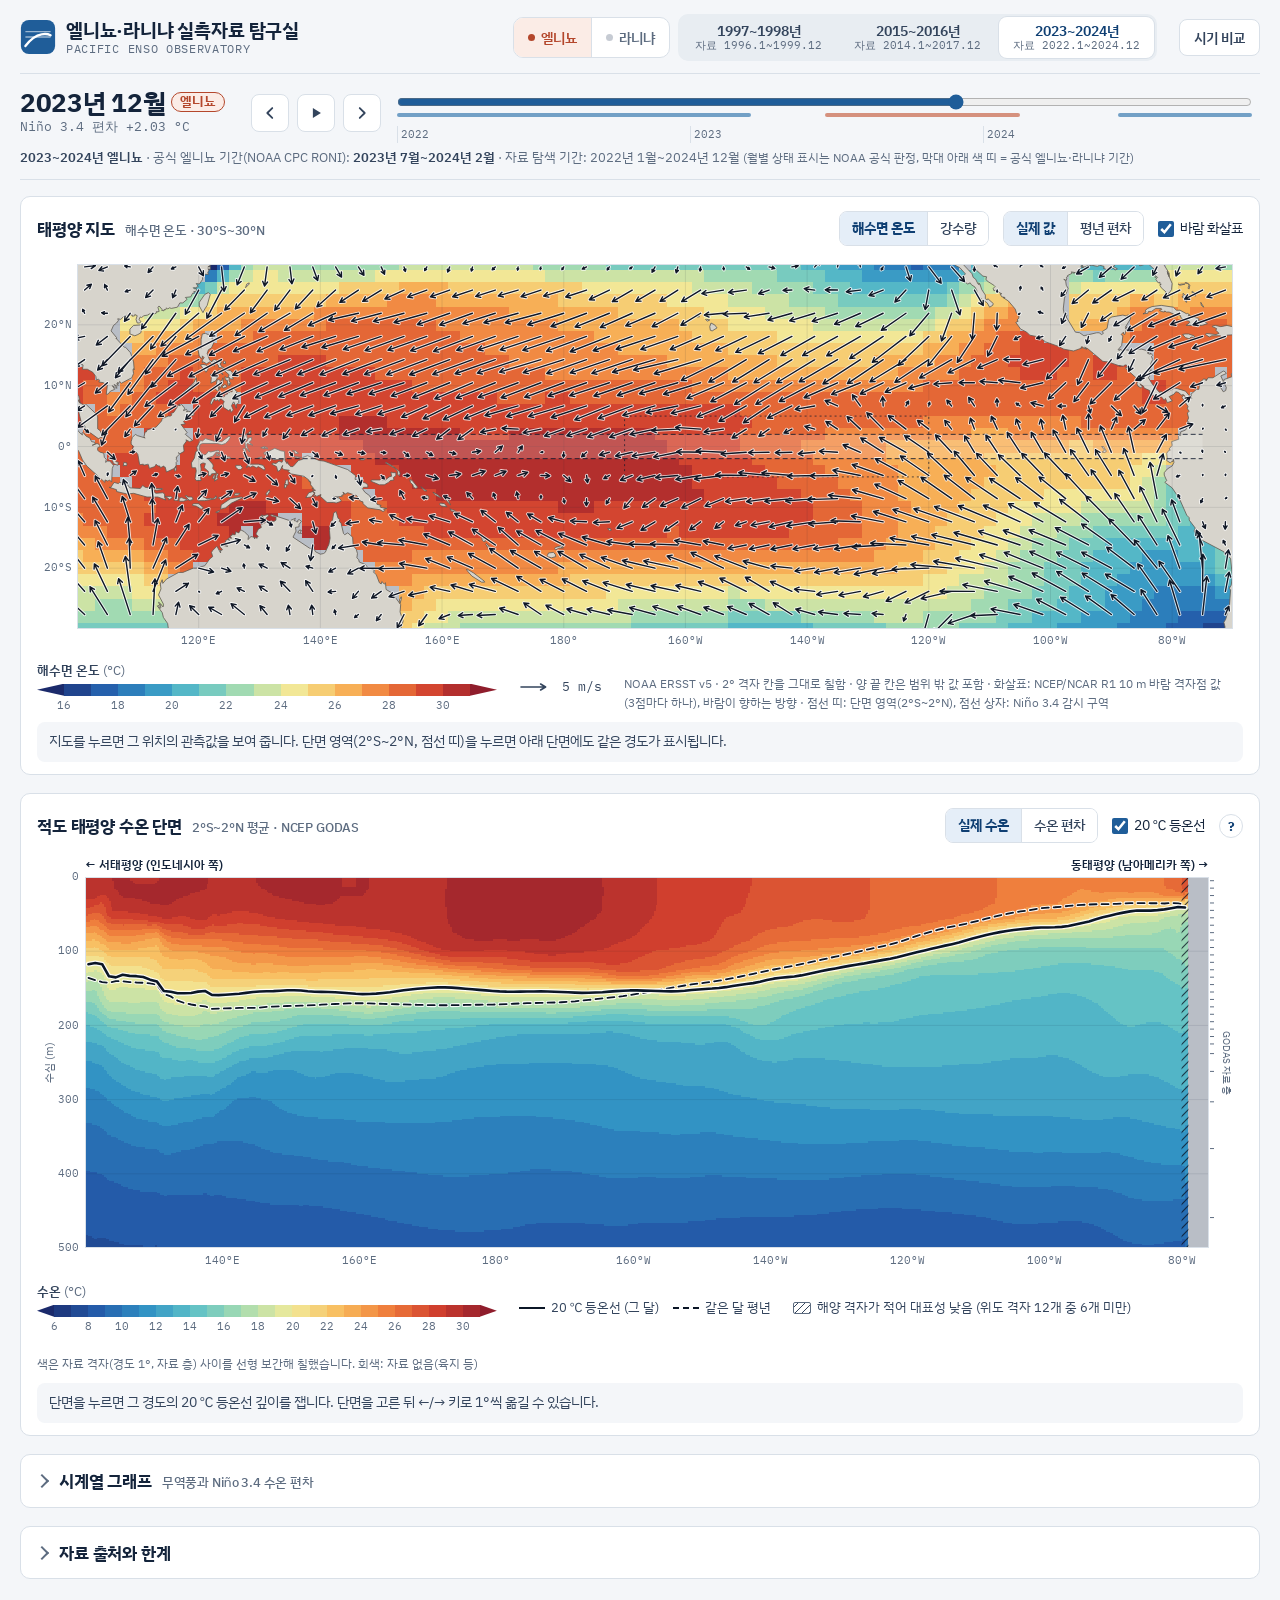
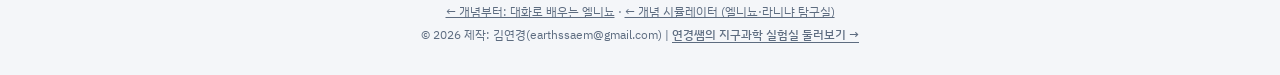
==== commit 73749335: "대화로 배우는 엘니뇨(story/) 추가: 캐릭터 대화로 배우는 통합과학용 페이지 - 무역풍·서태평양 바다·동태평양 바다·구름·페루 어부의 대화로 STEP 0~7 진행   (평상시" ====
--- a/observatory/index.html
+++ b/observatory/index.html
@@ -160,7 +160,7 @@
   </main>
 
   <footer>
-    <a href="../">← 개념 시뮬레이터 (엘니뇨·라니냐 탐구실)</a><br>
+    <a href="../story/">← 개념부터: 대화로 배우는 엘니뇨</a> · <a href="../">← 개념 시뮬레이터 (엘니뇨·라니냐 탐구실)</a><br>
     © 2026 제작: 김연경(earthssaem@gmail.com) | <a class="hub" href="https://earthssaem-lab.vercel.app/" target="_blank" rel="noopener">연경쌤의 지구과학 실험실 둘러보기 →</a>
   </footer>
 </div>
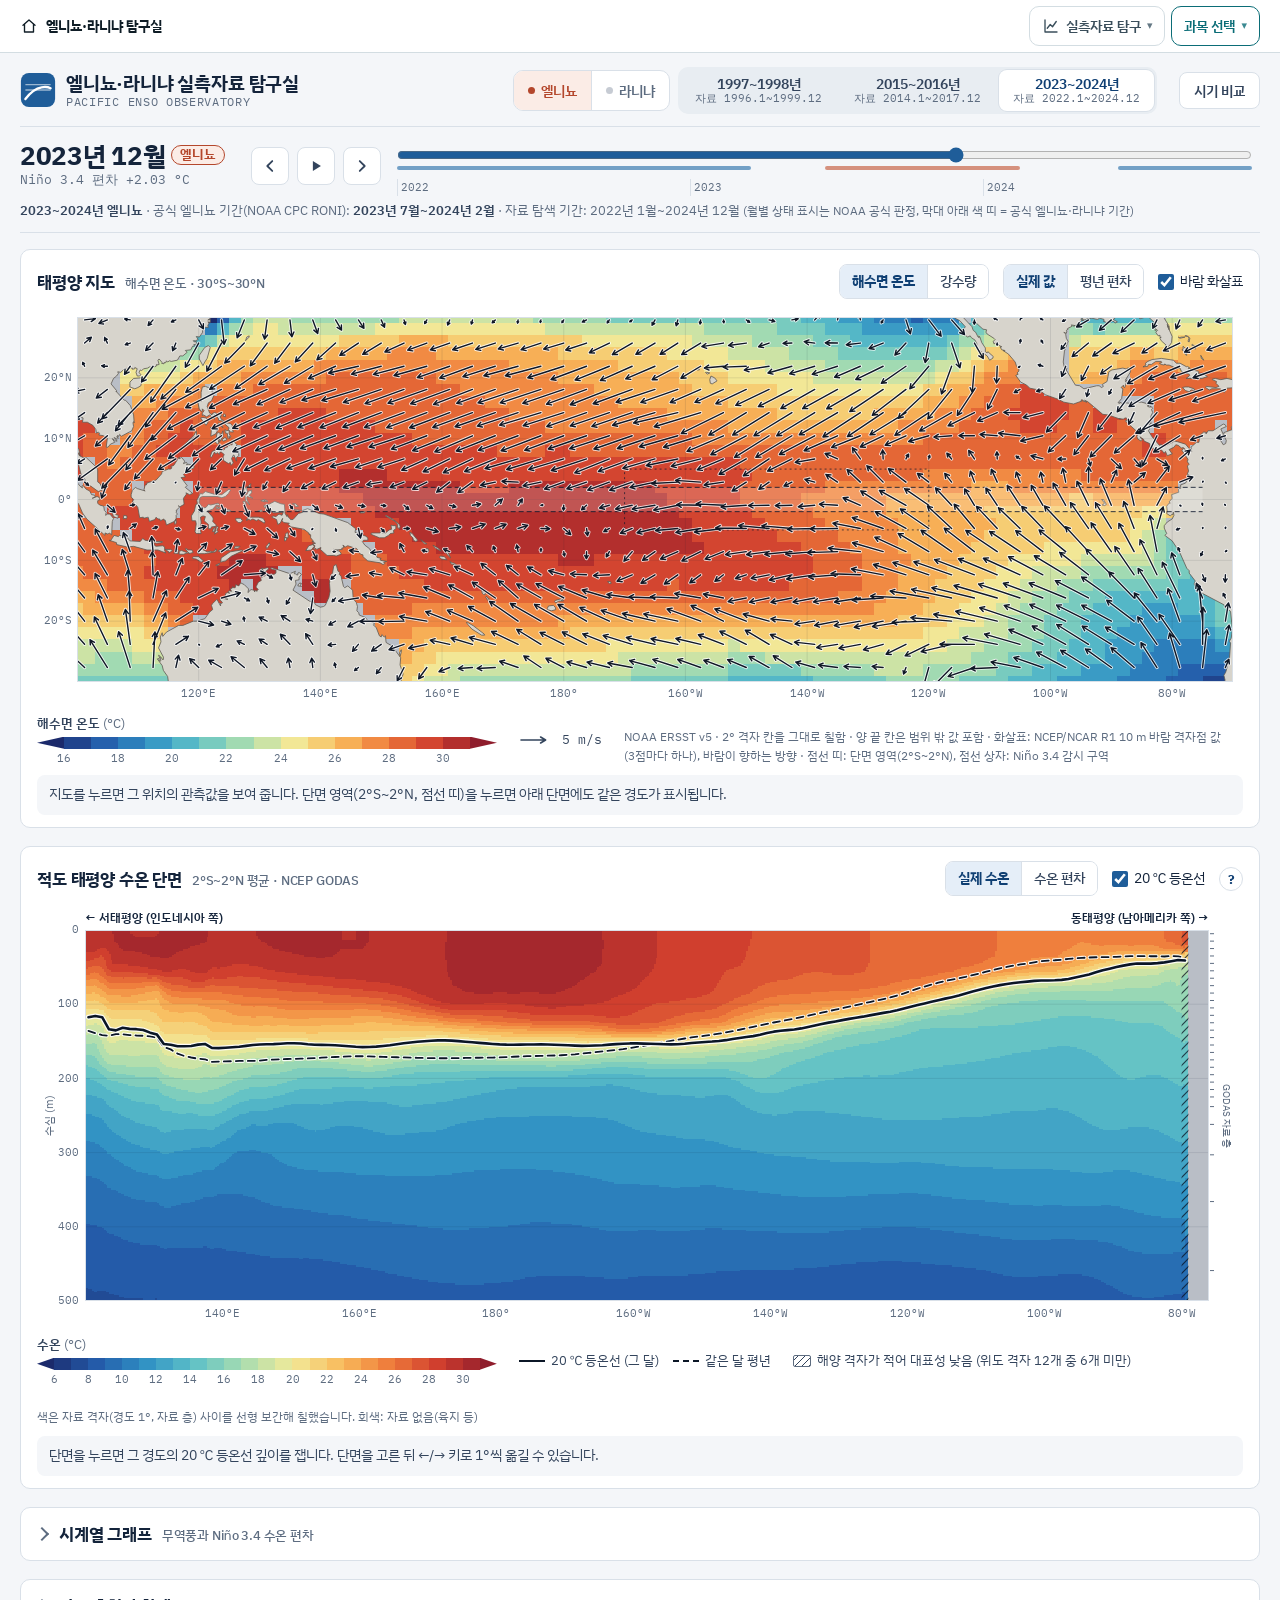
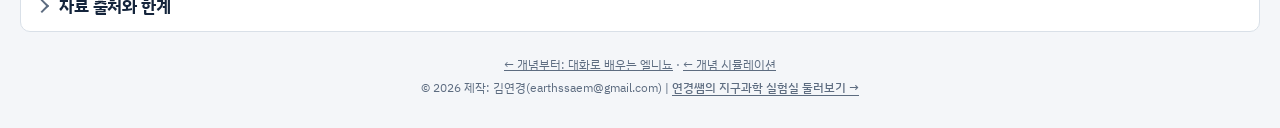
==== commit e113bad4: "과목별 학습 모드 1단계: 탐구실 첫 화면(과목 선택·학습 방법 메뉴)과 공통 과목 상태 - 루트 index.html을 탐구실 첫 화면으로: 과목 선택(통합과학·지구과학) → 그 " ====
--- a/observatory/index.html
+++ b/observatory/index.html
@@ -1,5 +1,5 @@
 <!doctype html>
-<html lang="ko">
+<html lang="ko" data-lab="data">
 <head>
 <meta charset="utf-8">
 <meta name="viewport" content="width=device-width, initial-scale=1, viewport-fit=cover">
@@ -10,6 +10,8 @@
 <link rel="preconnect" href="https://fonts.gstatic.com" crossorigin>
 <link rel="stylesheet" href="https://fonts.googleapis.com/css2?family=IBM+Plex+Mono:wght@400;500;600&family=IBM+Plex+Sans+KR:wght@400;500;600;700&display=swap">
 <link rel="stylesheet" href="css/obs.css">
+<link rel="stylesheet" href="../css/lab.css">
+<script src="../js/lab.js"></script>
 </head>
 <body>
 <div class="app" id="app">
@@ -160,7 +162,7 @@
   </main>
 
   <footer>
-    <a href="../story/">← 개념부터: 대화로 배우는 엘니뇨</a> · <a href="../">← 개념 시뮬레이터 (엘니뇨·라니냐 탐구실)</a><br>
+    <a href="../story/">← 개념부터: 대화로 배우는 엘니뇨</a> · <a href="../simulation/">← 개념 시뮬레이션</a><br>
     © 2026 제작: 김연경(earthssaem@gmail.com) | <a class="hub" href="https://earthssaem-lab.vercel.app/" target="_blank" rel="noopener">연경쌤의 지구과학 실험실 둘러보기 →</a>
   </footer>
 </div>
--- a/css/lab.css
+++ b/css/lab.css
@@ -0,0 +1,153 @@
+/* 엘니뇨·라니냐 탐구실 공통: 학습 페이지 맨 위 탐구실 막대(.labbar)와 첫 화면(.hub)
+   막대는 세 학습 페이지(색 토큰이 서로 다름)에 똑같이 붙으므로 자기 색 토큰(--lab-*)을 쓴다.
+   어두운 테마 값은 media 블록과 :root[data-theme="dark"] 두 곳에 똑같이 둔다. */
+:root {
+  --lab-bg: #ffffff;
+  --lab-ink: #0f1d26;
+  --lab-ink-2: #3a4e5b;
+  --lab-muted: #647884;
+  --lab-line: #d3dde2;
+  --lab-hover: #eef3f5;
+  --lab-accent: #0b6d77;
+  --lab-accent-soft: #d6ecee;
+  --lab-on-accent: #ffffff;
+  --lab-shadow: 0 10px 30px rgba(15, 29, 38, .14);
+}
+@media (prefers-color-scheme: dark) {
+  :root:not([data-theme="light"]) {
+    --lab-bg: #0f1c24;
+    --lab-ink: #e2ecf0;
+    --lab-ink-2: #a7bac4;
+    --lab-muted: #7c909b;
+    --lab-line: #22343e;
+    --lab-hover: #14242d;
+    --lab-accent: #46b8c1;
+    --lab-accent-soft: #143639;
+    --lab-on-accent: #04201f;
+    --lab-shadow: 0 10px 30px rgba(0, 0, 0, .45);
+  }
+}
+:root[data-theme="dark"] {
+  --lab-bg: #0f1c24;
+  --lab-ink: #e2ecf0;
+  --lab-ink-2: #a7bac4;
+  --lab-muted: #7c909b;
+  --lab-line: #22343e;
+  --lab-hover: #14242d;
+  --lab-accent: #46b8c1;
+  --lab-accent-soft: #143639;
+  --lab-on-accent: #04201f;
+  --lab-shadow: 0 10px 30px rgba(0, 0, 0, .45);
+}
+
+/* ── 탐구실 막대 ── */
+.labbar {
+  position: relative; z-index: 50;
+  background: var(--lab-bg); color: var(--lab-ink);
+  border-bottom: 1px solid var(--lab-line);
+  font-family: "IBM Plex Sans KR", "Apple SD Gothic Neo", "Malgun Gothic", "Noto Sans KR", system-ui, sans-serif;
+  font-size: 14px; line-height: 1.4;
+}
+.labbar-in { max-width: 1280px; margin: 0 auto; padding: 6px 20px; display: flex; align-items: center; gap: 8px; min-height: 48px; }
+html[data-lab="data"] .labbar-in { max-width: 1560px; }
+.labbar svg { width: 18px; height: 18px; flex: none; }
+.lb-home {
+  display: inline-flex; align-items: center; gap: 8px; min-height: 40px; padding: 0 10px 0 6px; margin-left: -6px;
+  border-radius: 10px; color: inherit; text-decoration: none; font-weight: 700;
+}
+.lb-home:hover { background: var(--lab-hover); }
+.lb-home .lb-menu { display: none; }
+.lb-right { margin-left: auto; display: flex; align-items: center; gap: 6px; }
+.lb-dd { position: relative; }
+.lb-btn {
+  display: inline-flex; align-items: center; gap: 6px; min-height: 40px; padding: 0 12px;
+  border: 1px solid var(--lab-line); border-radius: 10px;
+  background: var(--lab-bg); color: var(--lab-ink-2);
+  font: inherit; font-weight: 600; cursor: pointer; white-space: nowrap;
+}
+.lb-btn:hover, .lb-btn[aria-expanded="true"] { background: var(--lab-hover); color: var(--lab-ink); }
+.lb-caret { font-size: 11px; color: var(--lab-muted); }
+.lb-short { display: none; }
+.lb-subj { background: var(--lab-accent); border-color: var(--lab-accent); color: var(--lab-on-accent); }
+.lb-subj .lb-caret { color: inherit; opacity: .8; }
+.lb-subj:hover, .lb-subj[aria-expanded="true"] { background: var(--lab-accent); color: var(--lab-on-accent); filter: brightness(1.08); }
+.lb-subj.none { background: var(--lab-bg); color: var(--lab-accent); border-color: var(--lab-accent); }
+.lb-pop {
+  position: absolute; top: calc(100% + 6px); left: 0; min-width: 220px; padding: 6px;
+  background: var(--lab-bg); border: 1px solid var(--lab-line); border-radius: 12px; box-shadow: var(--lab-shadow);
+}
+.lb-pop.right { left: auto; right: 0; }
+.lb-item {
+  display: flex; align-items: center; gap: 10px; width: 100%; min-height: 44px; padding: 0 10px;
+  border: 0; border-radius: 8px; background: transparent; color: var(--lab-ink);
+  font: inherit; font-weight: 600; text-align: left; text-decoration: none; cursor: pointer;
+}
+.lb-item:hover, .lb-item:focus-visible { background: var(--lab-hover); }
+.lb-item.here { color: var(--lab-accent); }
+.lb-item small { margin-left: auto; font-size: 11.5px; font-weight: 600; color: var(--lab-muted); }
+.lb-dot { width: 16px; height: 16px; flex: none; border-radius: 50%; border: 2px solid var(--lab-muted); }
+.lb-item[aria-checked="true"] { color: var(--lab-accent); }
+.lb-item[aria-checked="true"] .lb-dot { border-color: var(--lab-accent); box-shadow: inset 0 0 0 3px var(--lab-bg); background: var(--lab-accent); }
+.lb-note { margin: 4px 10px 4px; font-size: 12px; color: var(--lab-muted); }
+.labbar :focus-visible { outline: 2.5px solid var(--lab-accent); outline-offset: 2px; }
+@media (max-width: 640px) {
+  .labbar-in { padding: 4px 12px; gap: 6px; }
+  .lb-home .lb-name { display: none; }
+  .lb-home .lb-menu { display: inline; }
+  .lb-btn { padding: 0 10px; }
+  .lb-btn .lb-long { display: none; }
+  .lb-btn .lb-short { display: inline; }
+}
+
+/* ── 첫 화면: 과목 선택 · 학습 방법 ── */
+.hub main { max-width: 1040px; margin: 0 auto; }
+.hub-q { margin: 18px 0 6px; text-align: center; font-family: var(--font-display); font-weight: 400; font-size: clamp(24px, 3.4vw, 34px); line-height: 1.25; }
+.hub-sub { margin: 0 0 22px; text-align: center; color: var(--muted); font-size: 15px; }
+.subj-cards { display: grid; grid-template-columns: repeat(2, minmax(0, 1fr)); gap: 16px; }
+.subj-card, .method-card {
+  display: flex; flex-direction: column; gap: 10px; min-width: 0;
+  padding: 22px 22px 20px; border: 1.5px solid var(--line); border-radius: var(--radius);
+  background: var(--surface); color: var(--ink); text-decoration: none;
+  transition: border-color .15s, box-shadow .15s, transform .15s;
+}
+.subj-card:hover, .method-card:hover { border-color: var(--accent); box-shadow: 0 6px 20px rgba(11, 109, 119, .14); transform: translateY(-2px); }
+.subj-card:focus-visible, .method-card:focus-visible { outline: 3px solid var(--accent); outline-offset: 3px; }
+.subj-card h3, .method-card h3 { margin: 0; font-size: 24px; font-weight: 700; letter-spacing: -.3px; }
+.subj-card p, .method-card p { margin: 0; color: var(--ink-2); font-size: 15.5px; line-height: 1.55; word-break: keep-all; }
+.subj-card ul { display: flex; flex-wrap: wrap; gap: 6px; margin: 4px 0 0; padding: 0; list-style: none; }
+.subj-card li { padding: 3px 10px; border-radius: 999px; background: var(--surface-2); border: 1px solid var(--line); font-size: 13.5px; font-weight: 600; color: var(--ink-2); }
+.subj-card .go, .method-card .go { margin-top: auto; padding-top: 6px; font-weight: 700; color: var(--accent); }
+.subj-card .badge-s { align-self: flex-start; padding: 3px 12px; border-radius: 999px; background: var(--accent-soft); color: var(--accent); font-size: 13px; font-weight: 700; }
+.subj-card.current { border-color: var(--accent); }
+
+.menu-head { display: flex; flex-wrap: wrap; align-items: center; justify-content: center; gap: 8px 12px; margin: 14px 0 20px; text-align: center; }
+.menu-head .hub-q { flex-basis: 100%; margin: 0; }
+.menu-subj { display: inline-flex; align-items: center; padding: 4px 14px; border-radius: 999px; background: var(--accent); color: var(--on-accent); font-weight: 700; font-size: 15px; }
+.menu-change { min-height: 36px; padding: 0 12px; border: 1px solid var(--line); border-radius: 10px; background: var(--surface); color: var(--ink-2); font-weight: 600; font-size: 14px; }
+.menu-change:hover { border-color: var(--accent); color: var(--ink); }
+.method-cards { display: grid; grid-template-columns: repeat(3, minmax(0, 1fr)); gap: 14px; }
+.method-card .ic { display: grid; place-items: center; width: 54px; height: 54px; border-radius: 16px; background: var(--accent-soft); color: var(--accent); }
+.method-card .ic svg { width: 30px; height: 30px; }
+.method-card h3 { font-size: 21px; }
+.hub-note { margin: 18px 0 0; text-align: center; color: var(--muted); font-size: 13.5px; }
+@media (max-width: 860px) {
+  .method-cards { grid-template-columns: minmax(0, 1fr); }
+  .method-card { flex-direction: row; flex-wrap: wrap; align-items: center; column-gap: 14px; padding: 16px; }
+  .method-card .txt { flex: 1 1 200px; min-width: 0; display: flex; flex-direction: column; gap: 4px; }
+  .method-card .go { display: none; }
+}
+@media (max-width: 640px) {
+  .subj-cards { grid-template-columns: minmax(0, 1fr); gap: 12px; }
+  .subj-card { padding: 18px 16px 16px; gap: 8px; }
+  .subj-card h3 { font-size: 22px; }
+  .subj-card p { font-size: 15px; }
+  .hub-q { margin-top: 8px; }
+  .hub-sub { margin-bottom: 14px; }
+}
+@media (min-width: 861px) {
+  .method-card .txt { display: flex; flex-direction: column; gap: 8px; flex: 1; }
+}
+@media (prefers-reduced-motion: reduce) {
+  .subj-card, .method-card { transition: none; }
+  .subj-card:hover, .method-card:hover { transform: none; }
+}
